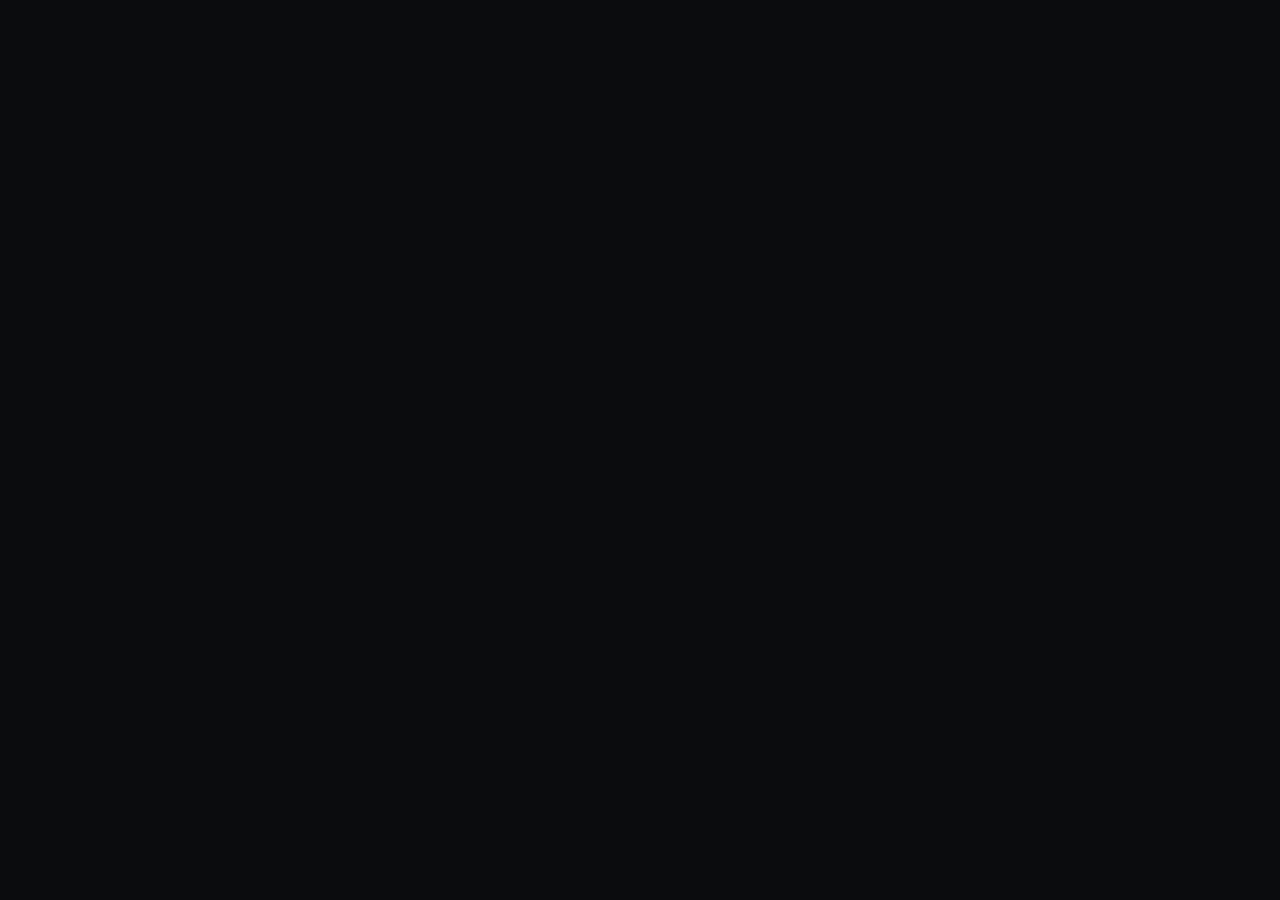
==== index.html @ e698c283 "feat: add new features for Maximo Tango Lab including calendar, competition planner, musicality trai" ====
<!doctype html><html lang="ko"><head><meta charset="utf-8"><meta name="viewport" content="width=device-width,initial-scale=1"><meta name="description" content="Maximo Tango Lab"><title>Maximo Tango Lab</title><link rel="icon" type="image/png" sizes="512x512" href="assets/favicon/favicon.png"><link rel="apple-touch-icon" href="assets/favicon/apple-touch-icon.png"><link rel="stylesheet" href="css/style.css"></head><body><header id="header"></header><main id="app"></main><footer id="footer"></footer><script type="module" src="js/app.js"></script></body></html>
---- css/style.css ----
:root{--bg:#0b0c0e;--card:#15171b;--card2:#1e2126;--text:#f5f3ed;--muted:#9da1a8;--line:#30343b;--gold:#d7a34a;--red:#c85c42;--blue:#77a7d4;--green:#78b68a;--max:1180px;--r:14px;font-family:Pretendard,"Noto Sans KR",Arial,sans-serif}*{box-sizing:border-box}body{margin:0;background:var(--bg);color:var(--text);line-height:1.55}a{text-decoration:none;color:inherit}button,input,textarea{font:inherit}.nav{position:sticky;top:0;z-index:10;background:rgba(11,12,14,.92);backdrop-filter:blur(10px);border-bottom:1px solid var(--line)}.navin{max-width:var(--max);margin:auto;padding:14px 22px;display:flex;gap:22px;align-items:center}.brand{display:flex;align-items:center;flex:0 0 auto}.brand img{display:block;width:118px;height:46px;object-fit:contain;object-position:left center;filter:invert(1)}.links{display:flex;gap:4px;overflow:auto}.links a{padding:7px 10px;color:var(--muted);font-size:14px;border-radius:8px;white-space:nowrap}.links a:hover{background:var(--card2);color:var(--text)}.page,.hero,.section{max-width:var(--max);margin:auto;padding-left:22px;padding-right:22px}.hero{padding-top:48px;padding-bottom:40px}.hero-logo{display:block;width:min(320px,72vw);height:auto;max-height:130px;object-fit:contain;object-position:left center;margin-bottom:24px;filter:invert(1)}.hero h1{font-size:clamp(3rem,8vw,6.4rem);line-height:.92;margin:12px 0}.gold{color:var(--gold)}.eyebrow{font-size:12px;letter-spacing:.18em;color:var(--gold);font-weight:800}.section{padding-top:20px;padding-bottom:20px}.grid{display:grid;grid-template-columns:repeat(3,1fr);gap:14px}.grid2{display:grid;grid-template-columns:1fr 1fr;gap:16px}.card{background:var(--card);border:1px solid var(--line);border-radius:var(--r);padding:20px;box-shadow:0 12px 32px #0003}.tool{min-height:145px;position:relative;transition:.2s}.tool:hover{transform:translateY(-2px);border-color:#555}.tool h3{margin:0 0 8px}.muted{color:var(--muted)}.arrow{position:absolute;right:18px;bottom:14px;color:var(--gold);font-size:22px}.btn{border:0;border-radius:9px;padding:9px 14px;background:var(--gold);color:#111;font-weight:800;cursor:pointer}.btn.alt{background:var(--card2);color:var(--text);border:1px solid var(--line)}.filters{display:flex;flex-wrap:wrap;gap:7px;margin:14px 0}.filter{border:1px solid var(--line);background:var(--card2);color:var(--muted);border-radius:8px;padding:8px 11px;cursor:pointer}.filter.active{border-color:var(--gold);color:var(--text);background:#d7a34a1b}.calhead{display:flex;align-items:center;justify-content:space-between;gap:10px}.calendar{display:grid;grid-template-columns:repeat(7,1fr);border:1px solid var(--line);border-radius:12px;overflow:hidden}.wd{background:var(--card2);padding:9px;text-align:center;color:var(--muted);font-size:12px}.day{min-height:126px;padding:7px;border-top:1px solid var(--line);border-right:1px solid var(--line)}.day:nth-child(7n){border-right:0}.empty{background:#101114}.num{font-size:12px;font-weight:800}.event{font-size:11px;margin-top:5px;padding:5px 6px;border-left:3px solid var(--gold);background:#d7a34a16;border-radius:5px}.event.training{border-color:var(--green)}.event.competition{border-color:var(--blue)}.event.off{border-color:var(--red);background:#c85c4218}.stats{display:grid;grid-template-columns:repeat(4,1fr);gap:10px}.stat{background:var(--card);border:1px solid var(--line);border-radius:12px;padding:15px}.stat span{display:block;color:var(--muted);font-size:12px}.stat strong{font-size:23px}.progress{height:8px;background:var(--card2);border-radius:99px;overflow:hidden}.bar{height:100%;background:var(--gold);width:0}.week{display:grid;grid-template-columns:65px 1fr;gap:16px;padding:20px 0;border-bottom:1px solid var(--line)}.wno{color:var(--gold);font-weight:900}.tags{display:flex;flex-wrap:wrap;gap:6px;margin-top:10px}.tag{font-size:12px;color:var(--muted);background:var(--card2);border-radius:99px;padding:4px 8px}.checks{display:grid;gap:7px;margin-top:12px}.check{display:flex;gap:8px;align-items:center;padding:9px;background:var(--card2);border-radius:8px;color:#ddd}.check input{accent-color:var(--gold)}.footer{max-width:var(--max);margin:auto;padding:35px 22px;color:var(--muted);font-size:12px;display:flex;align-items:center;gap:14px}.footer-logo{width:90px;height:34px;object-fit:contain;filter:invert(1);opacity:.8}.notice{margin-top:14px;color:var(--muted);font-size:13px}.input{background:var(--card2);color:var(--text);border:1px solid var(--line);border-radius:8px;padding:9px}.bigtime{text-align:center;font-size:76px;font-weight:900}.row{display:flex;gap:8px;align-items:center;flex-wrap:wrap}@media(max-width:800px){.grid{grid-template-columns:1fr 1fr}.grid2{grid-template-columns:1fr}.stats{grid-template-columns:1fr 1fr}.day{min-height:100px}.event{font-size:10px}}@media(max-width:520px){.brand img{width:104px;height:40px}.hero-logo{width:250px}.navin{align-items:flex-start;flex-direction:column}.grid,.stats{grid-template-columns:1fr}.hero{padding-top:48px}.day{min-height:82px}.event{display:none}.event:first-of-type{display:block}.day{padding:5px}.page,.hero,.section{padding-left:15px;padding-right:15px}}
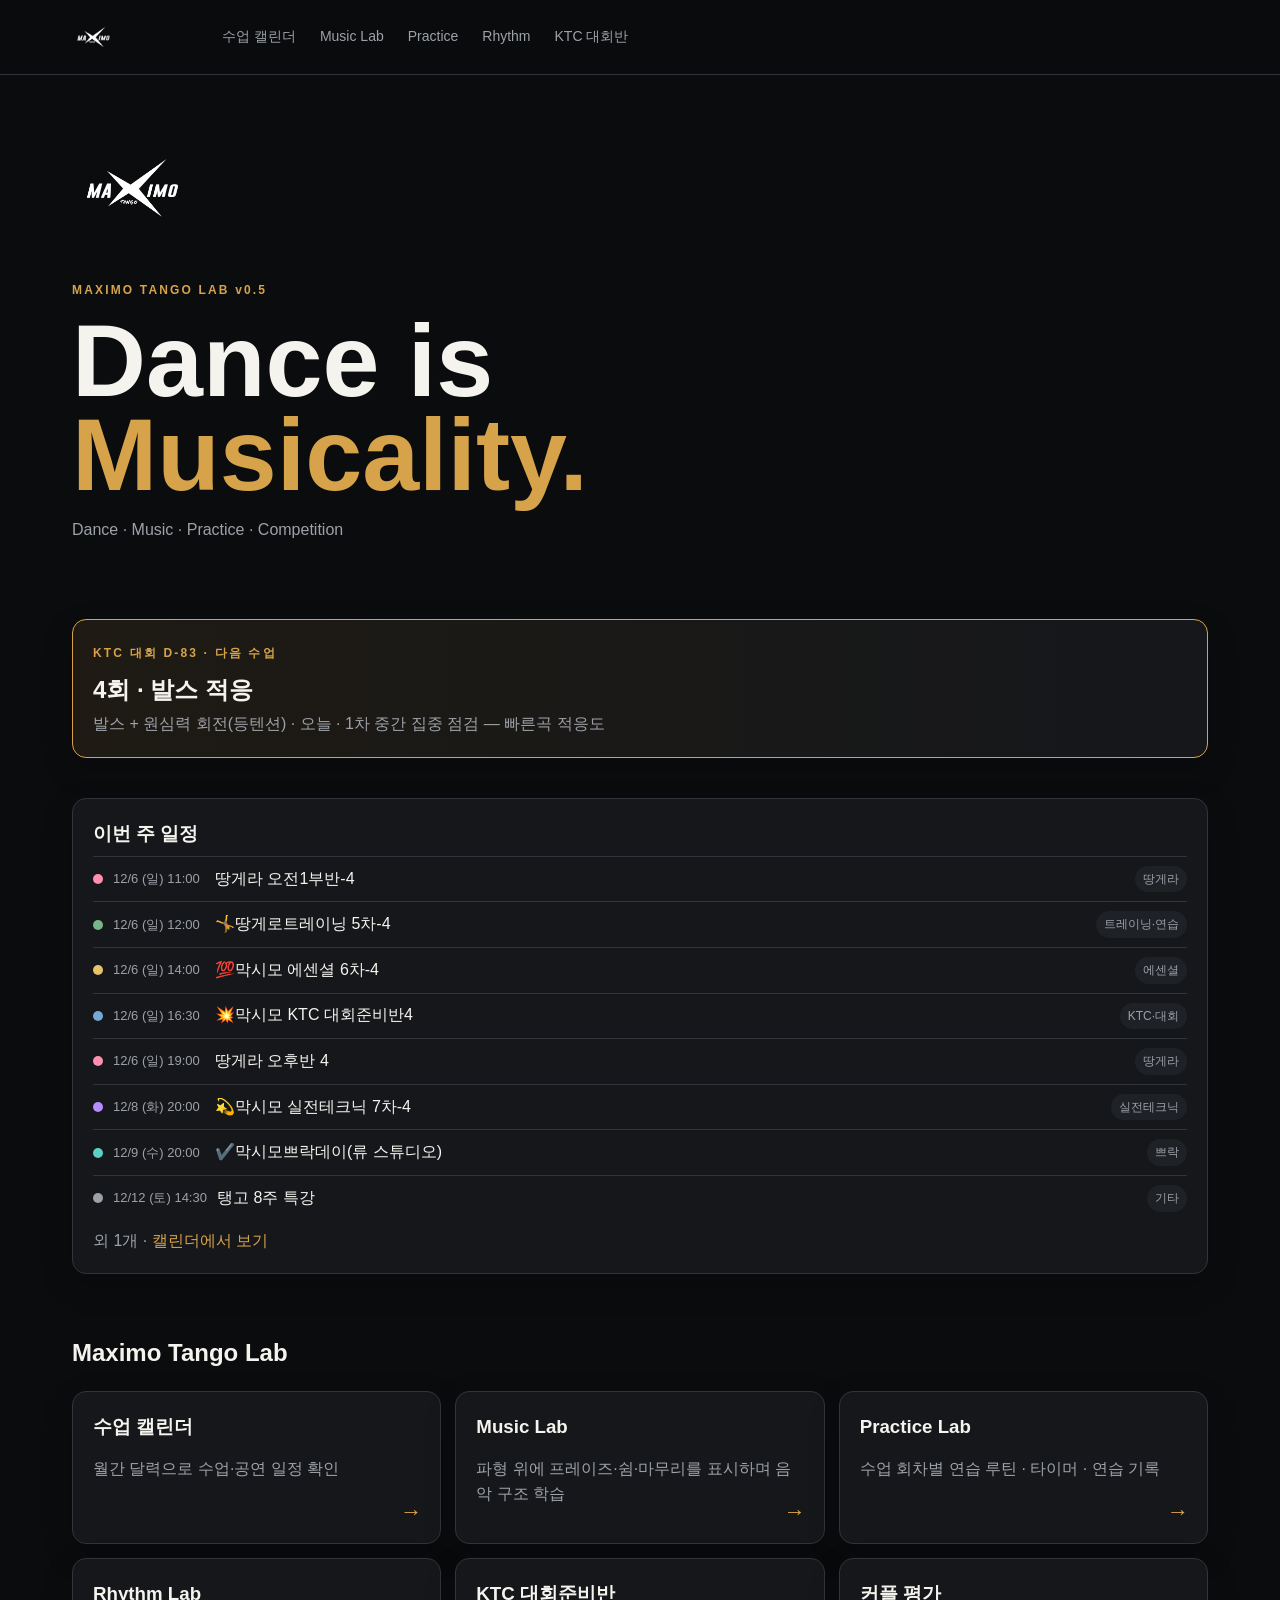
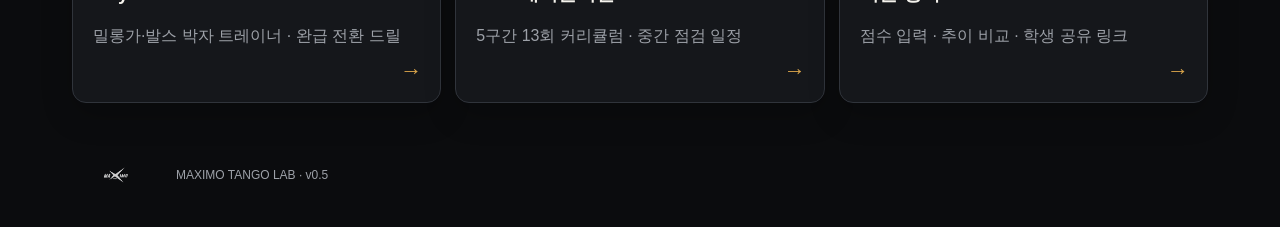
==== commit 686e9548: "feat: remove musicality, step lab, and waveform modules; add charts module and update navigation and" ====
--- a/index.html
+++ b/index.html
@@ -1 +1 @@
-<!doctype html><html lang="ko"><head><meta charset="utf-8"><meta name="viewport" content="width=device-width,initial-scale=1"><meta name="description" content="Maximo Tango Lab"><title>Maximo Tango Lab</title><link rel="icon" type="image/png" sizes="512x512" href="assets/favicon/favicon.png"><link rel="apple-touch-icon" href="assets/favicon/apple-touch-icon.png"><link rel="stylesheet" href="css/style.css"></head><body><header id="header"></header><main id="app"></main><footer id="footer"></footer><script type="module" src="js/app.js"></script></body></html>
+<!doctype html><html lang="ko"><head><meta charset="utf-8"><meta name="viewport" content="width=device-width,initial-scale=1"><meta name="description" content="Maximo Tango Lab"><title>Maximo Tango Lab</title><link rel="icon" type="image/png" sizes="512x512" href="assets/favicon/favicon.png"><link rel="apple-touch-icon" href="assets/favicon/apple-touch-icon.png"><link rel="manifest" href="manifest.webmanifest"><meta name="theme-color" content="#0b0c0e"><link rel="stylesheet" href="css/style.css"><link rel="stylesheet" href="css/competition.css"></head><body><header id="header"></header><main id="app"></main><footer id="footer"></footer><script type="module" src="js/app.js"></script></body></html>
--- a/css/style.css
+++ b/css/style.css
@@ -1 +1,29 @@
-:root{--bg:#0b0c0e;--card:#15171b;--card2:#1e2126;--text:#f5f3ed;--muted:#9da1a8;--line:#30343b;--gold:#d7a34a;--red:#c85c42;--blue:#77a7d4;--green:#78b68a;--max:1180px;--r:14px;font-family:Pretendard,"Noto Sans KR",Arial,sans-serif}*{box-sizing:border-box}body{margin:0;background:var(--bg);color:var(--text);line-height:1.55}a{text-decoration:none;color:inherit}button,input,textarea{font:inherit}.nav{position:sticky;top:0;z-index:10;background:rgba(11,12,14,.92);backdrop-filter:blur(10px);border-bottom:1px solid var(--line)}.navin{max-width:var(--max);margin:auto;padding:14px 22px;display:flex;gap:22px;align-items:center}.brand{display:flex;align-items:center;flex:0 0 auto}.brand img{display:block;width:118px;height:46px;object-fit:contain;object-position:left center;filter:invert(1)}.links{display:flex;gap:4px;overflow:auto}.links a{padding:7px 10px;color:var(--muted);font-size:14px;border-radius:8px;white-space:nowrap}.links a:hover{background:var(--card2);color:var(--text)}.page,.hero,.section{max-width:var(--max);margin:auto;padding-left:22px;padding-right:22px}.hero{padding-top:48px;padding-bottom:40px}.hero-logo{display:block;width:min(320px,72vw);height:auto;max-height:130px;object-fit:contain;object-position:left center;margin-bottom:24px;filter:invert(1)}.hero h1{font-size:clamp(3rem,8vw,6.4rem);line-height:.92;margin:12px 0}.gold{color:var(--gold)}.eyebrow{font-size:12px;letter-spacing:.18em;color:var(--gold);font-weight:800}.section{padding-top:20px;padding-bottom:20px}.grid{display:grid;grid-template-columns:repeat(3,1fr);gap:14px}.grid2{display:grid;grid-template-columns:1fr 1fr;gap:16px}.card{background:var(--card);border:1px solid var(--line);border-radius:var(--r);padding:20px;box-shadow:0 12px 32px #0003}.tool{min-height:145px;position:relative;transition:.2s}.tool:hover{transform:translateY(-2px);border-color:#555}.tool h3{margin:0 0 8px}.muted{color:var(--muted)}.arrow{position:absolute;right:18px;bottom:14px;color:var(--gold);font-size:22px}.btn{border:0;border-radius:9px;padding:9px 14px;background:var(--gold);color:#111;font-weight:800;cursor:pointer}.btn.alt{background:var(--card2);color:var(--text);border:1px solid var(--line)}.filters{display:flex;flex-wrap:wrap;gap:7px;margin:14px 0}.filter{border:1px solid var(--line);background:var(--card2);color:var(--muted);border-radius:8px;padding:8px 11px;cursor:pointer}.filter.active{border-color:var(--gold);color:var(--text);background:#d7a34a1b}.calhead{display:flex;align-items:center;justify-content:space-between;gap:10px}.calendar{display:grid;grid-template-columns:repeat(7,1fr);border:1px solid var(--line);border-radius:12px;overflow:hidden}.wd{background:var(--card2);padding:9px;text-align:center;color:var(--muted);font-size:12px}.day{min-height:126px;padding:7px;border-top:1px solid var(--line);border-right:1px solid var(--line)}.day:nth-child(7n){border-right:0}.empty{background:#101114}.num{font-size:12px;font-weight:800}.event{font-size:11px;margin-top:5px;padding:5px 6px;border-left:3px solid var(--gold);background:#d7a34a16;border-radius:5px}.event.training{border-color:var(--green)}.event.competition{border-color:var(--blue)}.event.off{border-color:var(--red);background:#c85c4218}.stats{display:grid;grid-template-columns:repeat(4,1fr);gap:10px}.stat{background:var(--card);border:1px solid var(--line);border-radius:12px;padding:15px}.stat span{display:block;color:var(--muted);font-size:12px}.stat strong{font-size:23px}.progress{height:8px;background:var(--card2);border-radius:99px;overflow:hidden}.bar{height:100%;background:var(--gold);width:0}.week{display:grid;grid-template-columns:65px 1fr;gap:16px;padding:20px 0;border-bottom:1px solid var(--line)}.wno{color:var(--gold);font-weight:900}.tags{display:flex;flex-wrap:wrap;gap:6px;margin-top:10px}.tag{font-size:12px;color:var(--muted);background:var(--card2);border-radius:99px;padding:4px 8px}.checks{display:grid;gap:7px;margin-top:12px}.check{display:flex;gap:8px;align-items:center;padding:9px;background:var(--card2);border-radius:8px;color:#ddd}.check input{accent-color:var(--gold)}.footer{max-width:var(--max);margin:auto;padding:35px 22px;color:var(--muted);font-size:12px;display:flex;align-items:center;gap:14px}.footer-logo{width:90px;height:34px;object-fit:contain;filter:invert(1);opacity:.8}.notice{margin-top:14px;color:var(--muted);font-size:13px}.input{background:var(--card2);color:var(--text);border:1px solid var(--line);border-radius:8px;padding:9px}.bigtime{text-align:center;font-size:76px;font-weight:900}.row{display:flex;gap:8px;align-items:center;flex-wrap:wrap}@media(max-width:800px){.grid{grid-template-columns:1fr 1fr}.grid2{grid-template-columns:1fr}.stats{grid-template-columns:1fr 1fr}.day{min-height:100px}.event{font-size:10px}}@media(max-width:520px){.brand img{width:104px;height:40px}.hero-logo{width:250px}.navin{align-items:flex-start;flex-direction:column}.grid,.stats{grid-template-columns:1fr}.hero{padding-top:48px}.day{min-height:82px}.event{display:none}.event:first-of-type{display:block}.day{padding:5px}.page,.hero,.section{padding-left:15px;padding-right:15px}}
+:root{--bg:#0b0c0e;--card:#15171b;--card2:#1e2126;--text:#f5f3ed;--muted:#9da1a8;--line:#30343b;--gold:#d7a34a;--red:#c85c42;--blue:#77a7d4;--green:#78b68a;--max:1180px;--r:14px;font-family:Pretendard,"Noto Sans KR",Arial,sans-serif}*{box-sizing:border-box}body{margin:0;background:var(--bg);color:var(--text);line-height:1.55}a{text-decoration:none;color:inherit}button,input,textarea{font:inherit}.nav{position:sticky;top:0;z-index:10;background:rgba(11,12,14,.92);backdrop-filter:blur(10px);border-bottom:1px solid var(--line)}.navin{max-width:var(--max);margin:auto;padding:14px 22px;display:flex;gap:22px;align-items:center}.brand{display:flex;align-items:center;flex:0 0 auto}.brand img{display:block;width:118px;height:46px;object-fit:contain;object-position:left center;filter:invert(1)}.links{display:flex;gap:4px;overflow:auto}.links a{padding:7px 10px;color:var(--muted);font-size:14px;border-radius:8px;white-space:nowrap}.links a:hover{background:var(--card2);color:var(--text)}.page,.hero,.section{max-width:var(--max);margin:auto;padding-left:22px;padding-right:22px}.hero{padding-top:48px;padding-bottom:40px}.hero-logo{display:block;width:min(320px,72vw);height:auto;max-height:130px;object-fit:contain;object-position:left center;margin-bottom:24px;filter:invert(1)}.hero h1{font-size:clamp(3rem,8vw,6.4rem);line-height:.92;margin:12px 0}.gold{color:var(--gold)}.eyebrow{font-size:12px;letter-spacing:.18em;color:var(--gold);font-weight:800}.section{padding-top:20px;padding-bottom:20px}.grid{display:grid;grid-template-columns:repeat(3,1fr);gap:14px}.grid2{display:grid;grid-template-columns:1fr 1fr;gap:16px}.card{background:var(--card);border:1px solid var(--line);border-radius:var(--r);padding:20px;box-shadow:0 12px 32px #0003}.tool{min-height:145px;position:relative;transition:.2s}.tool:hover{transform:translateY(-2px);border-color:#555}.tool h3{margin:0 0 8px}.muted{color:var(--muted)}.arrow{position:absolute;right:18px;bottom:14px;color:var(--gold);font-size:22px}.btn{border:0;border-radius:9px;padding:9px 14px;background:var(--gold);color:#111;font-weight:800;cursor:pointer}.btn.alt{background:var(--card2);color:var(--text);border:1px solid var(--line)}.filters{display:flex;flex-wrap:wrap;gap:7px;margin:14px 0}.filter{border:1px solid var(--line);background:var(--card2);color:var(--muted);border-radius:8px;padding:8px 11px;cursor:pointer}.filter.active{border-color:var(--gold);color:var(--text);background:#d7a34a1b}.calhead{display:flex;align-items:center;justify-content:space-between;gap:10px}.calendar{display:grid;grid-template-columns:repeat(7,1fr);border:1px solid var(--line);border-radius:12px;overflow:hidden}.wd{background:var(--card2);padding:9px;text-align:center;color:var(--muted);font-size:12px}.day{min-height:126px;padding:7px;border-top:1px solid var(--line);border-right:1px solid var(--line)}.day:nth-child(7n){border-right:0}.empty{background:#101114}.num{font-size:12px;font-weight:800}.event{font-size:11px;margin-top:5px;padding:5px 6px;border-left:3px solid var(--gold);background:#d7a34a16;border-radius:5px}.event.training{border-color:var(--green)}.event.competition{border-color:var(--blue)}.event.off{border-color:var(--red);background:#c85c4218}.stats{display:grid;grid-template-columns:repeat(4,1fr);gap:10px}.stat{background:var(--card);border:1px solid var(--line);border-radius:12px;padding:15px}.stat span{display:block;color:var(--muted);font-size:12px}.stat strong{font-size:23px}.progress{height:8px;background:var(--card2);border-radius:99px;overflow:hidden}.bar{height:100%;background:var(--gold);width:0}.week{display:grid;grid-template-columns:65px 1fr;gap:16px;padding:20px 0;border-bottom:1px solid var(--line)}.wno{color:var(--gold);font-weight:900}.tags{display:flex;flex-wrap:wrap;gap:6px;margin-top:10px}.tag{font-size:12px;color:var(--muted);background:var(--card2);border-radius:99px;padding:4px 8px}.checks{display:grid;gap:7px;margin-top:12px}.check{display:flex;gap:8px;align-items:center;padding:9px;background:var(--card2);border-radius:8px;color:#ddd}.check input{accent-color:var(--gold)}.footer{max-width:var(--max);margin:auto;padding:35px 22px;color:var(--muted);font-size:12px;display:flex;align-items:center;gap:14px}.footer-logo{width:90px;height:34px;object-fit:contain;filter:invert(1);opacity:.8}.notice{margin-top:14px;color:var(--muted);font-size:13px}.input{background:var(--card2);color:var(--text);border:1px solid var(--line);border-radius:8px;padding:9px}.bigtime{text-align:center;font-size:76px;font-weight:900}.row{display:flex;gap:8px;align-items:center;flex-wrap:wrap}@media(max-width:800px){.grid{grid-template-columns:1fr 1fr}.grid2{grid-template-columns:1fr}.stats{grid-template-columns:1fr 1fr}.day{min-height:100px}.event{font-size:10px}}@media(max-width:520px){.brand img{width:104px;height:40px}.hero-logo{width:250px}.navin{align-items:flex-start;flex-direction:column}.grid,.stats{grid-template-columns:1fr}.hero{padding-top:48px}.day{min-height:82px}.event,.more{display:none}.dots{display:flex}.day{padding:5px}.page,.hero,.section{padding-left:15px;padding-right:15px}}
+
+/* calendar v2 */
+.day{cursor:pointer;min-width:0;overflow:hidden}.day:hover{background:#ffffff08}.day.other{opacity:.38}.day.today .num{background:var(--gold);color:#111;border-radius:99px;display:inline-block;min-width:22px;padding:0 6px;text-align:center}.day.sel{outline:2px solid var(--gold);outline-offset:-2px}.day:focus-visible{outline:2px solid #fff;outline-offset:-2px}
+.event{overflow:hidden;text-overflow:ellipsis;white-space:nowrap}.more{font-size:11px;color:var(--muted);margin-top:4px}
+.event.technique{border-color:#b68cff;background:#b68cff16}.event.essential{border-color:#e6c36a;background:#e6c36a16}.event.tanguera{border-color:#ff8fb1;background:#ff8fb116}.event.practica{border-color:#5ad1c4;background:#5ad1c416}.event.show{border-color:#ff9a4d;background:#ff9a4d16}.event.other{border-color:var(--muted);background:#ffffff0a}
+.dot{width:10px;height:10px;border-radius:50%;flex:none;background:var(--gold)}.dot.training{background:var(--green)}.dot.competition{background:var(--blue)}.dot.off{background:var(--red)}.dot.technique{background:#b68cff}.dot.essential{background:#e6c36a}.dot.tanguera{background:#ff8fb1}.dot.practica{background:#5ad1c4}.dot.show{background:#ff9a4d}.dot.other{background:var(--muted)}
+.evrow{display:flex;align-items:center;gap:10px;padding:9px 0;border-top:1px solid var(--line)}.evt{color:var(--muted);font-size:13px;min-width:92px;font-variant-numeric:tabular-nums}.evrow .tag{margin:0 0 0 auto}
+.ktc-link{display:block;margin-top:12px;padding:12px 14px;border:1px solid var(--blue);border-radius:10px;background:#77a7d412}
+
+/* competition v2 */
+.sechead{display:flex;gap:16px;align-items:center;margin-top:34px;padding-bottom:10px;border-bottom:2px solid var(--gold)}.sechead h2{margin:0;font-size:22px}.secno{background:var(--gold);color:#111;font-weight:900;border-radius:8px;padding:6px 10px;white-space:nowrap}
+.week.cur{background:linear-gradient(90deg,#d7a34a14,transparent);border-left:3px solid var(--gold);padding-left:14px}.wno small{display:block;font-size:11px;color:var(--muted);font-weight:600}.wno{font-size:22px}
+.badge{font-size:11px;background:var(--gold);color:#111;border-radius:99px;padding:2px 8px;font-weight:800;vertical-align:middle}.badge.dim{background:var(--card2);color:var(--muted)}
+.chk{font-size:12px;color:#111;background:var(--blue);border-radius:8px;padding:4px 9px;font-weight:700}
+.rate{display:flex;align-items:center;gap:4px;margin-top:10px}.rate .muted{margin-right:8px;font-size:13px}.star{background:none;border:0;color:#444;font-size:24px;cursor:pointer;padding:0 2px}.star.on{color:var(--gold)}
+details{margin-top:10px}summary{cursor:pointer;font-size:13px}.memo{width:100%;margin-top:8px;resize:vertical}
+
+/* practice lab */
+.pblk{display:flex;align-items:center;gap:10px;padding:9px 10px;border-radius:9px;background:var(--card2);margin-bottom:7px;border:1px solid transparent}.pblk.on{border-color:var(--gold);background:#d7a34a14}.pn{width:24px;height:24px;border-radius:99px;background:var(--bg);color:var(--gold);font-size:12px;font-weight:800;display:grid;place-items:center;flex:none}.pnm{flex:1;font-size:14px}.pmin{width:62px;padding:5px 7px}
+.plog{display:flex;align-items:flex-end;gap:6px;height:90px}.pcol{flex:1;height:100%;display:flex;flex-direction:column;justify-content:flex-end;align-items:center;gap:4px}.pbar{width:100%;max-width:26px;background:var(--gold);border-radius:4px 4px 0 0;min-height:2px}.pcol small{color:var(--muted);font-size:10px}
+
+/* rhythm lab */
+.rphase{font-size:34px;font-weight:900;font-style:italic;min-height:46px;transition:color .1s}.rdots{display:flex;justify-content:center;gap:12px;margin:14px 0}.rdot{width:34px;height:34px;border-radius:50%;background:var(--card2);border:2px solid var(--line)}.rdot.on{background:var(--gold);border-color:var(--gold);box-shadow:0 0 18px #d7a34a99}
+.next{display:block;border-color:var(--gold);background:linear-gradient(90deg,#d7a34a18,var(--card))}.next:hover{border-color:#f0c070}
+
+/* calendar dots (mobile) + responsive merge */
+.dots{display:none;gap:3px;flex-wrap:wrap;margin-top:5px}.dots .dot{width:7px;height:7px}
+@media(max-width:700px){.links{flex:0 1 auto;width:100%;min-width:0}}
--- a/css/competition.css
+++ b/css/competition.css
@@ -0,0 +1,40 @@
+/* 대회준비반 · 커플 평가 · 학생 결과 (한 파일) */
+.score-page{max-width:980px}.score-back{display:inline-flex;gap:8px;color:var(--muted);font-size:.92rem;margin:8px 0 22px}.score-back:hover{color:var(--gold)}
+.score-heading{padding:8px 0 18px;border-bottom:1px solid var(--line);margin-bottom:16px}.score-heading h1{font-size:clamp(2rem,5vw,3.5rem);margin:4px 0}
+.score-meta{display:flex;align-items:flex-end;gap:12px;flex-wrap:wrap;margin-bottom:12px}.score-meta label{display:grid;gap:6px;font-size:.88rem;color:var(--muted)}
+.score-meta input,.cmp-pick select{border:1px solid var(--line);border-radius:6px;background:var(--card2);color:var(--text);padding:10px 11px;font:inherit}
+.score-load-hint{margin:8px 0 14px;color:var(--muted);font-size:.84rem}.score-status{min-height:1.5em;margin:12px 0;color:var(--muted);font-size:.87rem}
+.tabs{display:flex;gap:6px;margin:6px 0 16px;border-bottom:1px solid var(--line)}.tab{border:0;background:none;color:var(--muted);padding:10px 14px;font:inherit;font-weight:700;cursor:pointer;border-bottom:2px solid transparent;margin-bottom:-1px}.tab.on{color:var(--text);border-color:var(--gold)}
+.chips{display:flex;flex-wrap:wrap;align-items:center;gap:6px;margin:4px 0 8px}.chip{border:1px solid var(--line);background:var(--card2);color:var(--muted);border-radius:99px;padding:6px 11px;font:inherit;font-size:.82rem;cursor:pointer}.chip:hover,.chip.on{border-color:var(--gold);color:var(--text)}
+button:disabled{opacity:.5;cursor:default}
+/* 입력 표 */
+.score-table-scroll{overflow:auto;overscroll-behavior:contain;max-height:clamp(340px,calc(100vh - 380px),640px);border:1px solid var(--line);border-radius:8px;background:var(--card)}
+.score-matrix{width:100%;min-width:980px;border-collapse:separate;border-spacing:0;table-layout:fixed}
+.score-matrix th,.score-matrix td{padding:0;border-right:1px solid var(--line);border-bottom:1px solid var(--line);background:var(--card)}
+.score-matrix thead th{position:sticky;top:0;z-index:3;padding:10px 12px;text-align:left;vertical-align:top}.score-matrix thead strong{display:block;margin-bottom:6px;font-size:.88rem}.score-matrix thead small{display:block;color:var(--muted);font-size:.72rem;line-height:1.5;font-weight:400}
+.score-matrix .matrix-couple{position:sticky;left:0;z-index:2;width:170px;min-width:170px;padding:6px 8px;text-align:left}.score-matrix thead .matrix-couple{z-index:5}
+.mc{display:flex;align-items:center;gap:4px}.matrix-name-input{width:100%;min-width:0;border:1px solid transparent;border-radius:4px;background:transparent;color:var(--text);padding:8px 5px;font:inherit;font-size:.88rem;font-weight:700}
+.rm{border:0;background:none;color:var(--muted);font-size:18px;cursor:pointer;padding:0 4px}.rm:hover{color:var(--red)}
+.matrix-cell{display:flex;align-items:center;justify-content:center;gap:12px;min-width:180px;padding:8px 10px;height:62px}
+.matrix-score{width:74px;height:40px;border:1px solid var(--line);border-radius:4px;background:var(--bg);color:var(--text);padding:6px 8px;text-align:center;font:inherit;font-size:1rem}
+.matrix-name-input:focus,.matrix-score:focus,.matrix-feedback-input:focus{border-color:var(--gold);outline:2px solid #d7a34a55}
+.matrix-feedback{position:relative;color:var(--muted);font-size:.75rem}.matrix-feedback summary{cursor:pointer;white-space:nowrap;list-style:none}.matrix-feedback summary::-webkit-details-marker{display:none}
+.matrix-feedback summary::before{content:'+';display:inline-grid;place-items:center;width:20px;height:20px;margin-right:4px;border:1px solid var(--line);border-radius:50%;color:var(--text)}.matrix-feedback[open] summary::before{content:'−'}
+.matrix-feedback-input{position:absolute;top:26px;right:0;z-index:4;width:min(300px,70vw);min-height:88px;border:1px solid var(--line);border-radius:4px;background:var(--card2);color:var(--text);padding:9px;font:inherit;box-shadow:0 8px 22px #0006}
+.score-submit{display:flex;justify-content:space-between;align-items:center;gap:16px;margin-top:16px;padding:14px 0;border-top:1px solid var(--line);border-bottom:1px solid var(--line)}.score-submit>div{display:grid;gap:2px;color:var(--muted);font-size:.8rem}.score-submit strong{font-size:1.35rem;color:var(--text)}.score-submit strong small{font-size:.8rem;font-weight:500;color:var(--muted)}
+/* 추이 · 공유 */
+.trend{display:grid;grid-template-columns:200px minmax(0,1fr);gap:16px;align-items:start}.trend-list{display:grid;gap:6px;position:sticky;top:70px;max-height:calc(100vh - 90px);overflow:auto}
+.tcouple{display:flex;justify-content:space-between;align-items:center;gap:8px;padding:10px 11px;border:1px solid var(--line);border-radius:8px;background:var(--card);color:var(--text);font:inherit;text-align:left;cursor:pointer}.tcouple span{overflow:hidden;text-overflow:ellipsis;white-space:nowrap;font-weight:600;font-size:.88rem}.tcouple small{color:var(--muted);font-size:.74rem;flex:none}.tcouple.on{border-color:var(--gold);box-shadow:inset 0 0 0 1px var(--gold)}.tcouple.dim{opacity:.55}
+.trend-detail{display:grid;gap:14px;min-width:0}.trend-head{display:flex;align-items:baseline;gap:12px;flex-wrap:wrap}.trend-head h2{margin:0}
+.chart{width:100%;height:auto;display:block}.cg{stroke:var(--line)}.ct{fill:var(--muted);font-size:12px}.cm{stroke:var(--muted);stroke-dasharray:4 4;opacity:.7}.cl{fill:var(--muted);font-size:11px}
+.legend{display:flex;flex-wrap:wrap;gap:6px 16px;margin-top:8px;font-size:.8rem;color:var(--muted)}.legend i{display:inline-block;width:10px;height:10px;border-radius:50%;margin-right:6px}
+.cmp-pick{gap:12px;margin-bottom:12px}.cmp-pick label{display:grid;gap:5px;color:var(--muted);font-size:.82rem}
+.table-scroll{overflow-x:auto}.cmp{width:100%;border-collapse:collapse;font-size:.9rem}.cmp th,.cmp td{padding:9px 8px;border-top:1px solid var(--line);text-align:right;font-variant-numeric:tabular-nums}.cmp th:first-child{text-align:left;font-weight:600}.cmp thead th{color:var(--muted);font-size:.78rem;font-weight:500;border-top:0}.cmp .tot{font-weight:800}
+.up{color:var(--green)}.down{color:var(--red)}.tip{padding:10px 0;border-top:1px solid var(--line)}.tip:first-of-type{border-top:0}.tip p{margin:4px 0 10px}
+/* 학생 결과 */
+.my-total{display:flex;gap:28px;flex-wrap:wrap;margin:10px 0 6px}.my-total strong{display:block;font-size:2.4rem;line-height:1.1}.my-total small{font-size:.9rem;color:var(--muted);font-weight:500}
+.my-row{padding:14px 0;border-bottom:1px solid var(--line)}.my-top{display:flex;justify-content:space-between;align-items:baseline;gap:12px}.my-top h3{margin:0;font-size:1rem}.my-top strong{font-size:1.2rem}.my-top small{color:var(--muted);font-size:.78rem;font-weight:500}
+.bar2{position:relative;height:10px;border-radius:99px;background:var(--card2);margin:8px 0 6px}.bar2 i{display:block;height:100%;border-radius:99px}.bar2 b{position:absolute;top:-3px;bottom:-3px;width:2px;background:var(--text);opacity:.8}
+.small{font-size:.78rem;margin:0}.student-feedback{margin:8px 0 0;font-size:.92rem;white-space:pre-wrap}
+/* 대회반 단계 / 마이크로 */
+@media(max-width:760px){.trend{grid-template-columns:1fr}.trend-list{position:static;max-height:none;grid-template-columns:repeat(2,minmax(0,1fr))}.score-submit{flex-direction:column;align-items:stretch}.score-matrix{min-width:900px}.score-matrix .matrix-couple{width:138px;min-width:138px}}
